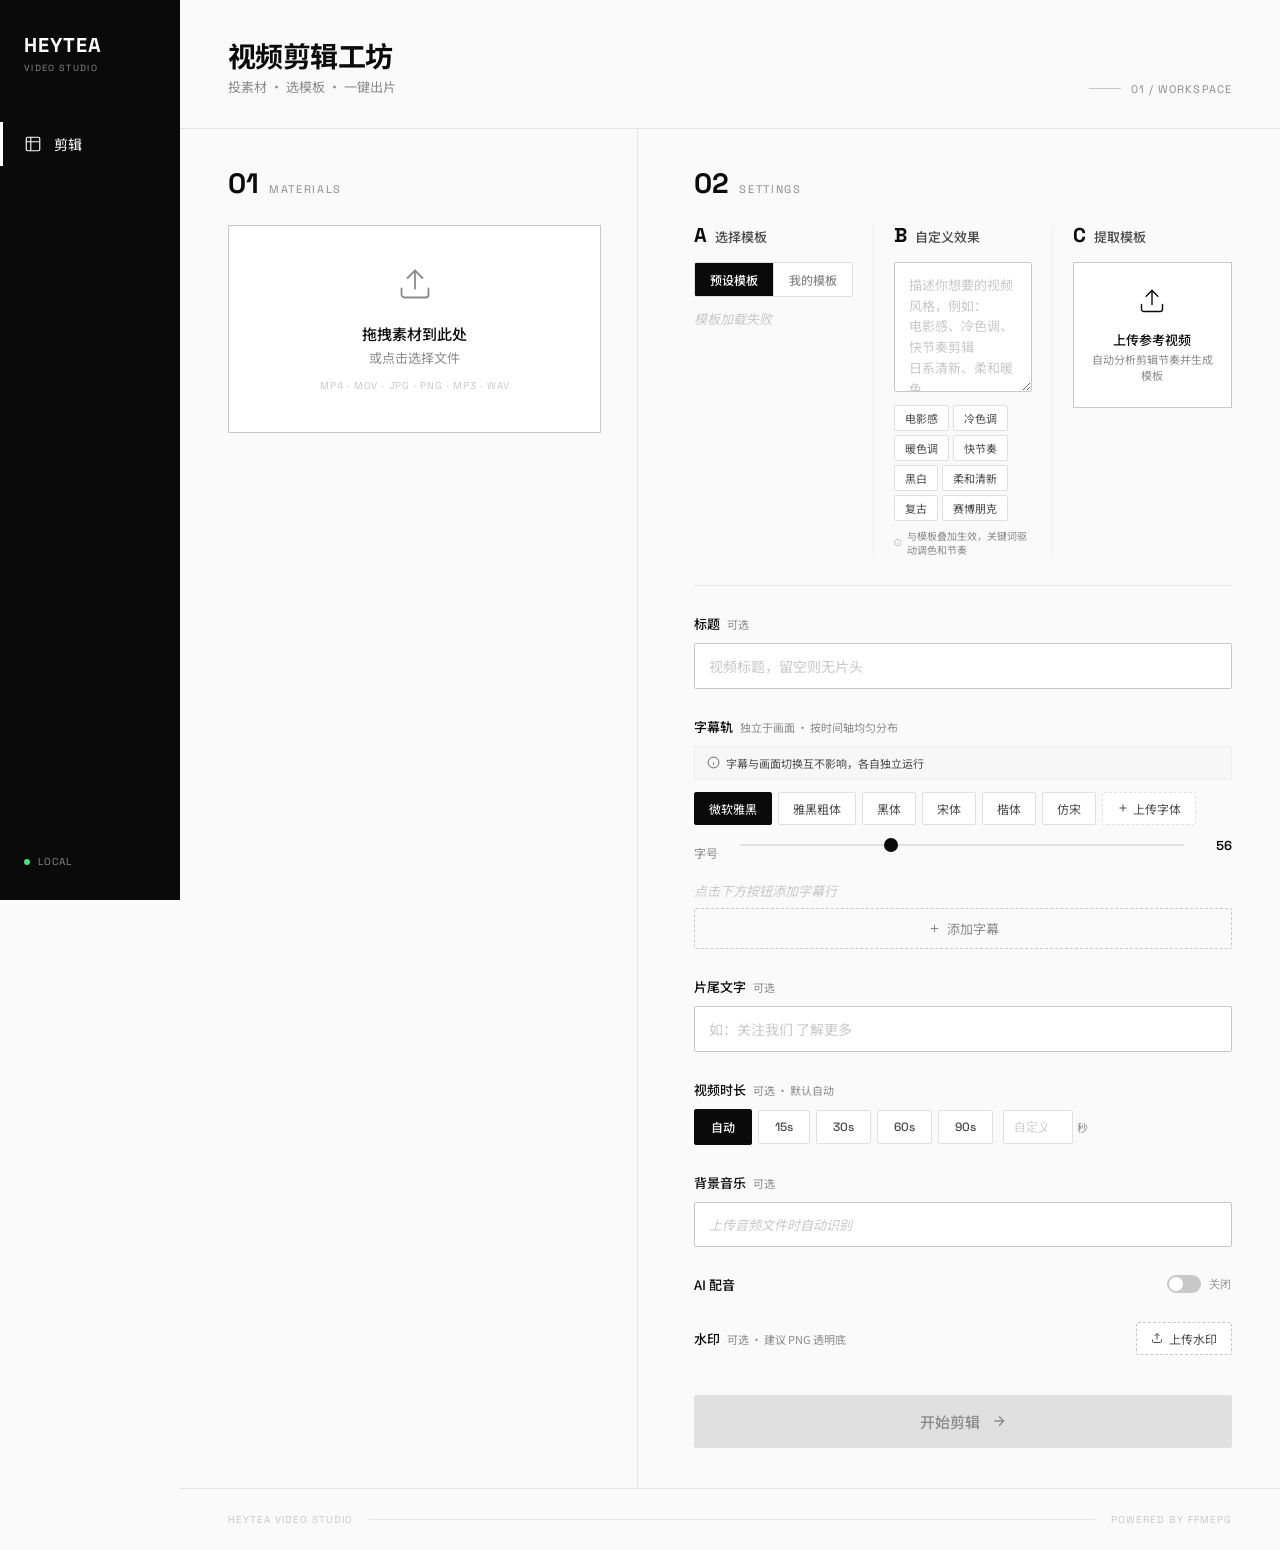
==== static/index.html @ 9172b7db "video editor workshop v1.0 - full web app (pushed via API)" ====
<!DOCTYPE html>
<html lang="zh-CN">
<head>
  <meta charset="UTF-8">
  <meta name="viewport" content="width=device-width, initial-scale=1.0">
  <title>视频剪辑工坊</title>
  <link rel="preconnect" href="https://fonts.googleapis.com">
  <link rel="preconnect" href="https://fonts.gstatic.com" crossorigin>
  <link href="https://fonts.googleapis.com/css2?family=Noto+Sans+SC:wght@300;400;500;700&family=Space+Grotesk:wght@400;500;600;700&display=swap" rel="stylesheet">
  <link rel="stylesheet" href="/static/style.css">
</head>
<body>
  <div class="page">

    <!-- 左侧导航条 -->
    <nav class="sidebar">
      <div class="sidebar-logo">
        <span class="logo-mark">HEYTEA</span>
        <span class="logo-sub">VIDEO STUDIO</span>
      </div>
      <div class="sidebar-nav">
        <div class="nav-item active">
          <svg width="18" height="18" viewBox="0 0 24 24" fill="none" stroke="currentColor" stroke-width="1.5"><rect x="3" y="3" width="18" height="18" rx="2"/><path d="M3 9h18M9 3v18"/></svg>
          <span>剪辑</span>
        </div>
      </div>
      <div class="sidebar-status">
        <span class="status-led"></span>
        <span class="status-text">LOCAL</span>
      </div>
    </nav>

    <!-- 主区域 -->
    <div class="main-area">

      <!-- 顶部 -->
      <header class="topbar">
        <div class="topbar-left">
          <h1 class="page-title">视频剪辑工坊</h1>
          <p class="page-desc">投素材 · 选模板 · 一键出片</p>
        </div>
        <div class="topbar-right">
          <span class="badge-line"></span>
          <span class="badge-text">01 / WORKSPACE</span>
        </div>
      </header>

      <!-- 内容区：不对称两栏 -->
      <div class="workspace">

        <!-- 左栏：素材 -->
        <section class="panel panel-materials">
          <div class="panel-label">
            <span class="label-num">01</span>
            <span class="label-text">MATERIALS</span>
            <span id="materialCount" class="label-count" style="display:none">0</span>
          </div>

          <!-- 上传区 -->
          <div id="dropZone" class="upload-zone">
            <div class="upload-inner">
              <svg class="upload-icon" width="36" height="36" viewBox="0 0 24 24" fill="none" stroke="currentColor" stroke-width="1.2" stroke-linecap="round" stroke-linejoin="round">
                <path d="M21 15v4a2 2 0 0 1-2 2H5a2 2 0 0 1-2-2v-4"/>
                <polyline points="17 8 12 3 7 8"/>
                <line x1="12" y1="3" x2="12" y2="15"/>
              </svg>
              <p class="upload-title">拖拽素材到此处</p>
              <p class="upload-hint">或点击选择文件</p>
              <p class="upload-formats">MP4 · MOV · JPG · PNG · MP3 · WAV</p>
            </div>
            <input type="file" id="fileInput" multiple accept="video/*,image/*,audio/*" style="display:none">
          </div>

          <!-- 素材列表 -->
          <div id="materialsList" class="materials-list"></div>

          <button id="clearBtn" class="link-btn" onclick="clearMaterials()" style="display:none">
            <svg width="13" height="13" viewBox="0 0 24 24" fill="none" stroke="currentColor" stroke-width="2"><polyline points="3 6 5 6 21 6"/><path d="M19 6v14a2 2 0 0 1-2 2H7a2 2 0 0 1-2-2V6m3 0V4a2 2 0 0 1 2-2h4a2 2 0 0 1 2 2v2"/></svg>
            清空全部
          </button>
        </section>

        <!-- 右栏：配置 -->
        <section class="panel panel-config">
          <div class="panel-label">
            <span class="label-num">02</span>
            <span class="label-text">SETTINGS</span>
          </div>

          <div class="config-body">

            <!-- 三栏并列：选择模板 | 自定义效果 | 上传参考视频 -->
            <div class="style-zone">
              <!-- 栏1：选择模板 -->
              <div class="style-col">
                <div class="style-col-header">
                  <span class="style-col-num num">A</span>
                  <span class="style-col-title">选择模板</span>
                </div>
                <div class="template-tabs">
                  <button class="template-tab active" data-tab="preset" onclick="switchTemplateTab('preset')">预设模板</button>
                  <button class="template-tab" data-tab="custom" onclick="switchTemplateTab('custom')">我的模板</button>
                </div>
                <div id="templateList" class="template-list">
                  <div class="field-empty">加载中...</div>
                </div>
              </div>

              <!-- 栏2：自定义效果 -->
              <div class="style-col">
                <div class="style-col-header">
                  <span class="style-col-num num">B</span>
                  <span class="style-col-title">自定义效果</span>
                </div>
                <textarea id="customEffectInput" class="effect-textarea"
                  placeholder="描述你想要的视频风格，例如：&#10;电影感、冷色调、快节奏剪辑&#10;日系清新、柔和暖色&#10;黑白复古、高对比度"
                  rows="5"></textarea>
                <div class="effect-tags">
                  <button class="effect-tag" onclick="addEffectTag('电影感')">电影感</button>
                  <button class="effect-tag" onclick="addEffectTag('冷色调')">冷色调</button>
                  <button class="effect-tag" onclick="addEffectTag('暖色调')">暖色调</button>
                  <button class="effect-tag" onclick="addEffectTag('快节奏')">快节奏</button>
                  <button class="effect-tag" onclick="addEffectTag('黑白')">黑白</button>
                  <button class="effect-tag" onclick="addEffectTag('柔和清新')">柔和清新</button>
                  <button class="effect-tag" onclick="addEffectTag('复古')">复古</button>
                  <button class="effect-tag" onclick="addEffectTag('赛博朋克')">赛博朋克</button>
                </div>
                <div class="effect-hint">
                  <svg width="11" height="11" viewBox="0 0 24 24" fill="none" stroke="currentColor" stroke-width="1.5"><circle cx="12" cy="12" r="10"/><line x1="12" y1="16" x2="12" y2="12"/><line x1="12" y1="8" x2="12.01" y2="8"/></svg>
                  <span>与模板叠加生效，关键词驱动调色和节奏</span>
                </div>
              </div>

              <!-- 栏3：上传参考视频提取模板 -->
              <div class="style-col">
                <div class="style-col-header">
                  <span class="style-col-num num">C</span>
                  <span class="style-col-title">提取模板</span>
                </div>
                <div id="refUploadZone" class="ref-upload-zone">
                  <svg width="28" height="28" viewBox="0 0 24 24" fill="none" stroke="currentColor" stroke-width="1.2" stroke-linecap="round" stroke-linejoin="round">
                    <path d="M21 15v4a2 2 0 0 1-2 2H5a2 2 0 0 1-2-2v-4"/>
                    <polyline points="17 8 12 3 7 8"/>
                    <line x1="12" y1="3" x2="12" y2="15"/>
                  </svg>
                  <p class="ref-upload-title">上传参考视频</p>
                  <p class="ref-upload-hint">自动分析剪辑节奏并生成模板</p>
                  <input type="file" id="refFileInput" accept="video/*" style="display:none">
                </div>
                <div id="refAnalysis" class="ref-analysis" style="display:none"></div>
              </div>
            </div>

            <!-- 分隔线 -->
            <div class="section-divider"></div>

            <!-- 标题 -->
            <div class="field">
              <label class="field-label">标题 <span class="field-optional">可选</span></label>
              <input type="text" id="titleInput" class="input" placeholder="视频标题，留空则无片头">
            </div>

            <!-- 字幕轨 -->
            <div class="field">
              <label class="field-label">
                字幕轨
                <span class="field-optional">独立于画面 · 按时间轴均匀分布</span>
              </label>
              <div class="field-note">
                <svg width="13" height="13" viewBox="0 0 24 24" fill="none" stroke="currentColor" stroke-width="1.5"><circle cx="12" cy="12" r="10"/><line x1="12" y1="16" x2="12" y2="12"/><line x1="12" y1="8" x2="12.01" y2="8"/></svg>
                <span>字幕与画面切换互不影响，各自独立运行</span>
              </div>

              <!-- 字幕字体 -->
              <div class="font-options" id="fontOptions">
                <button class="font-btn selected" data-font="C:/Windows/Fonts/msyh.ttc" data-font-name="微软雅黑" onclick="selectFont(this)">微软雅黑</button>
                <button class="font-btn" data-font="C:/Windows/Fonts/msyhbd.ttc" data-font-name="雅黑粗体" onclick="selectFont(this)">雅黑粗体</button>
                <button class="font-btn" data-font="C:/Windows/Fonts/simhei.ttf" data-font-name="黑体" onclick="selectFont(this)">黑体</button>
                <button class="font-btn" data-font="C:/Windows/Fonts/simsun.ttc" data-font-name="宋体" onclick="selectFont(this)">宋体</button>
                <button class="font-btn" data-font="C:/Windows/Fonts/simkai.ttf" data-font-name="楷体" onclick="selectFont(this)">楷体</button>
                <button class="font-btn" data-font="C:/Windows/Fonts/simfang.ttf" data-font-name="仿宋" onclick="selectFont(this)">仿宋</button>
                <button class="font-btn font-upload-btn" onclick="document.getElementById('fontFileInput').click()" title="上传自定义字体">
                  <svg width="12" height="12" viewBox="0 0 24 24" fill="none" stroke="currentColor" stroke-width="2"><line x1="12" y1="5" x2="12" y2="19"/><line x1="5" y1="12" x2="19" y2="12"/></svg>
                  上传字体
                </button>
                <input type="file" id="fontFileInput" accept=".ttf,.ttc,.otf,.woff,.woff2" style="display:none">
              </div>
              <!-- 已上传的自定义字体列表 -->
              <div id="customFontList" class="custom-font-list" style="display:none"></div>

              <!-- 字幕字号 -->
              <div class="narration-row" style="margin-bottom:12px">
                <span class="narration-row-label">字号</span>
                <div class="speed-control">
                  <input type="range" id="fontSize" class="speed-slider" min="24" max="120" step="2" value="56">
                  <span class="speed-value num" id="fontSizeValue">56</span>
                </div>
              </div>

              <div id="subtitleList" class="subtitle-list">
                <p class="field-empty">点击下方按钮添加字幕行</p>
              </div>
              <button class="add-sub-btn" onclick="addSubtitle()">
                <svg width="13" height="13" viewBox="0 0 24 24" fill="none" stroke="currentColor" stroke-width="2"><line x1="12" y1="5" x2="12" y2="19"/><line x1="5" y1="12" x2="19" y2="12"/></svg>
                添加字幕
              </button>
            </div>

            <!-- 片尾 -->
            <div class="field">
              <label class="field-label">片尾文字 <span class="field-optional">可选</span></label>
              <input type="text" id="endingInput" class="input" placeholder="如：关注我们 了解更多">
            </div>

            <!-- 视频时长 -->
            <div class="field">
              <label class="field-label">视频时长 <span class="field-optional">可选 · 默认自动</span></label>
              <div class="duration-options" id="durationOptions">
                <button class="duration-btn selected" data-duration="0" onclick="selectDuration(this)">自动</button>
                <button class="duration-btn" data-duration="15" onclick="selectDuration(this)">15s</button>
                <button class="duration-btn" data-duration="30" onclick="selectDuration(this)">30s</button>
                <button class="duration-btn" data-duration="60" onclick="selectDuration(this)">60s</button>
                <button class="duration-btn" data-duration="90" onclick="selectDuration(this)">90s</button>
                <div class="duration-custom">
                  <input type="number" id="customDuration" class="duration-input" placeholder="自定义" min="5" max="600" step="1">
                  <span class="duration-unit">秒</span>
                </div>
              </div>
              <!-- 素材适配策略 -->
              <div class="adapt-strategy" id="adaptStrategySection" style="display:none">
                <label class="field-label" style="margin-top:10px">素材适配策略</label>
                <select id="adaptStrategy" class="adapt-select" onchange="onAdaptStrategyChange()">
                  <option value="smart">智能截取 — 按比例调整每段长度</option>
                  <option value="speed">整体变速 — 保持内容不变，加快/放慢播放</option>
                  <option value="manual">手动裁剪 — 自定义每个素材的起止时间</option>
                </select>
              </div>
            </div>

            <!-- BGM -->
            <div class="field">
              <label class="field-label">背景音乐 <span class="field-optional">可选</span></label>
              <div id="bgmStatus" class="bgm-box">
                <span class="field-empty">上传音频文件时自动识别</span>
              </div>
            </div>

            <!-- AI 配音 -->
            <div class="field narration-field">
              <div class="narration-header">
                <label class="field-label" style="margin-bottom:0">AI 配音</label>
                <label class="toggle-wrap">
                  <input type="checkbox" id="narrationToggle">
                  <span class="toggle-track"><span class="toggle-thumb"></span></span>
                  <span class="toggle-label" id="narrationToggleLabel">关闭</span>
                </label>
              </div>

              <div id="narrationSettings" class="narration-settings" style="display:none">
                <div class="narration-row">
                  <span class="narration-row-label">音色</span>
                  <div class="voice-options" id="voiceOptions">
                    <div class="voice-card selected" data-voice="zh-CN-XiaoxiaoNeural" onclick="selectVoice(this)">
                      <span class="voice-name">温柔女声</span>
                      <span class="voice-id">Xiaoxiao</span>
                    </div>
                    <div class="voice-card" data-voice="zh-CN-YunyangNeural" onclick="selectVoice(this)">
                      <span class="voice-name">沉稳男声</span>
                      <span class="voice-id">Yunyang</span>
                    </div>
                    <div class="voice-card" data-voice="zh-CN-XiaohanNeural" onclick="selectVoice(this)">
                      <span class="voice-name">知性女声</span>
                      <span class="voice-id">Xiaohan</span>
                    </div>
                    <div class="voice-card" data-voice="zh-CN-YunjianNeural" onclick="selectVoice(this)">
                      <span class="voice-name">浑厚男声</span>
                      <span class="voice-id">Yunjian</span>
                    </div>
                    <div class="voice-card" data-voice="zh-CN-XiaoqiuNeural" onclick="selectVoice(this)">
                      <span class="voice-name">活泼女声</span>
                      <span class="voice-id">Xiaoqiu</span>
                    </div>
                  </div>
                </div>

                <div class="narration-row">
                  <span class="narration-row-label">语速</span>
                  <div class="speed-control">
                    <input type="range" id="narrationRate" class="speed-slider" min="0.8" max="1.2" step="0.05" value="1.0">
                    <span class="speed-value num" id="narrationRateValue">1.0x</span>
                  </div>
                </div>

                <div class="narration-row">
                  <span class="narration-row-label">配音音量</span>
                  <div class="speed-control">
                    <input type="range" id="narrationVolume" class="speed-slider" min="0" max="1" step="0.05" value="1.0">
                    <span class="speed-value num" id="narrationVolumeValue">100%</span>
                  </div>
                </div>

                <div class="narration-row">
                  <span class="narration-row-label">BGM音量</span>
                  <div class="speed-control">
                    <input type="range" id="bgmVolume" class="speed-slider" min="0" max="1" step="0.05" value="0.3">
                    <span class="speed-value num" id="bgmVolumeValue">30%</span>
                  </div>
                </div>

                <div class="narration-hint">
                  <svg width="11" height="11" viewBox="0 0 24 24" fill="none" stroke="currentColor" stroke-width="1.5"><circle cx="12" cy="12" r="10"/><line x1="12" y1="16" x2="12" y2="12"/><line x1="12" y1="8" x2="12.01" y2="8"/></svg>
                  <span>使用字幕文本作为配音脚本，AI 自动生成语音</span>
                </div>
              </div>
            </div>

            <!-- 水印 -->
            <div class="field narration-field">
              <div class="narration-header">
                <label class="field-label" style="margin-bottom:0">水印 <span class="field-optional">可选 · 建议 PNG 透明底</span></label>
                <button class="wm-upload-btn" onclick="document.getElementById('watermarkInput').click()">
                  <svg width="12" height="12" viewBox="0 0 24 24" fill="none" stroke="currentColor" stroke-width="2"><path d="M21 15v4a2 2 0 0 1-2 2H5a2 2 0 0 1-2-2v-4"/><polyline points="17 8 12 3 7 8"/><line x1="12" y1="3" x2="12" y2="15"/></svg>
                  上传水印
                </button>
                <input type="file" id="watermarkInput" accept=".png,.jpg,.jpeg,.webp" style="display:none">
              </div>

              <div id="watermarkSettings" class="narration-settings" style="display:none">
                <!-- 预览 + 删除 -->
                <div class="wm-preview-row">
                  <img id="watermarkPreview" class="wm-preview-img" alt="水印预览">
                  <span class="wm-preview-name" id="watermarkName"></span>
                  <button class="font-remove wm-remove" onclick="removeWatermark()" title="移除水印">&#10005;</button>
                </div>

                <!-- 位置九宫格 -->
                <div class="narration-row">
                  <span class="narration-row-label">位置</span>
                  <div class="wm-pos-grid" id="wmPosGrid">
                    <button class="wm-pos-btn" data-pos="top-left" onclick="selectWmPos(this)"></button>
                    <button class="wm-pos-btn" data-pos="top-center" onclick="selectWmPos(this)"></button>
                    <button class="wm-pos-btn" data-pos="top-right" onclick="selectWmPos(this)"></button>
                    <button class="wm-pos-btn" data-pos="middle-left" onclick="selectWmPos(this)"></button>
                    <button class="wm-pos-btn" data-pos="center" onclick="selectWmPos(this)"></button>
                    <button class="wm-pos-btn" data-pos="middle-right" onclick="selectWmPos(this)"></button>
                    <button class="wm-pos-btn" data-pos="bottom-left" onclick="selectWmPos(this)"></button>
                    <button class="wm-pos-btn" data-pos="bottom-center" onclick="selectWmPos(this)"></button>
                    <button class="wm-pos-btn selected" data-pos="bottom-right" onclick="selectWmPos(this)"></button>
                  </div>
                </div>

                <!-- 动画 -->
                <div class="narration-row">
                  <span class="narration-row-label">动画</span>
                  <div class="effect-tags" style="flex:1">
                    <button class="effect-tag wm-anim-tag selected" data-anim="none" onclick="selectWmAnim(this)">无</button>
                    <button class="effect-tag wm-anim-tag" data-anim="fade" onclick="selectWmAnim(this)">淡入淡出</button>
                    <button class="effect-tag wm-anim-tag" data-anim="slide" onclick="selectWmAnim(this)">滑入</button>
                    <button class="effect-tag wm-anim-tag" data-anim="pulse" onclick="selectWmAnim(this)">呼吸</button>
                  </div>
                </div>

                <!-- 大小 -->
                <div class="narration-row">
                  <span class="narration-row-label">大小</span>
                  <div class="speed-control">
                    <input type="range" id="wmSize" class="speed-slider" min="5" max="40" step="1" value="15">
                    <span class="speed-value num" id="wmSizeValue">15%</span>
                  </div>
                </div>

                <!-- 不透明度 -->
                <div class="narration-row">
                  <span class="narration-row-label">透明度</span>
                  <div class="speed-control">
                    <input type="range" id="wmOpacity" class="speed-slider" min="10" max="100" step="5" value="90">
                    <span class="speed-value num" id="wmOpacityValue">90%</span>
                  </div>
                </div>
              </div>
            </div>

          </div>

          <!-- 渲染按钮 -->
          <button id="renderBtn" class="render-btn" disabled onclick="startRender()">
            <span>开始剪辑</span>
            <svg width="16" height="16" viewBox="0 0 24 24" fill="none" stroke="currentColor" stroke-width="2"><path d="M5 12h14M12 5l7 7-7 7"/></svg>
          </button>

          <!-- 进度 -->
          <div id="progressArea" class="progress-area" style="display:none">
            <div class="progress-bar-track">
              <div id="progressBar" class="progress-bar-fill" style="width:0%"></div>
            </div>
            <div class="progress-info">
              <span id="progressText" class="progress-text">准备中...</span>
              <span id="progressPct" class="progress-pct">0%</span>
            </div>
          </div>

          <!-- 结果 -->
          <div id="resultArea" class="result-area" style="display:none">
            <div class="result-head">
              <span class="result-tag">DONE</span>
              <span class="result-text">剪辑完成</span>
            </div>
            <video id="previewVideo" controls playsinline class="preview-video"></video>
            <div class="result-actions">
              <a id="downloadLink" class="btn-primary" download>
                <svg width="15" height="15" viewBox="0 0 24 24" fill="none" stroke="currentColor" stroke-width="2"><path d="M21 15v4a2 2 0 0 1-2 2H5a2 2 0 0 1-2-2v-4"/><polyline points="7 10 12 15 17 10"/><line x1="12" y1="15" x2="12" y2="3"/></svg>
                下载视频
              </a>
              <button class="btn-outline" onclick="resetAll()">剪新视频</button>
            </div>

            <!-- 导出选项 -->
            <div class="export-options">
              <span class="export-label">导出选项</span>
              <div class="export-btns">
                <button class="export-btn" onclick="exportResult('full')" title="视频+字幕+音频">
                  <svg width="14" height="14" viewBox="0 0 24 24" fill="none" stroke="currentColor" stroke-width="1.5"><rect x="2" y="3" width="20" height="14" rx="2"/><line x1="8" y1="21" x2="16" y2="21"/><line x1="12" y1="17" x2="12" y2="21"/></svg>
                  完整版
                </button>
                <button class="export-btn" onclick="exportResult('video_only')" title="仅视频画面，无字幕无音频">
                  <svg width="14" height="14" viewBox="0 0 24 24" fill="none" stroke="currentColor" stroke-width="1.5"><polygon points="23 7 16 12 23 17 23 7"/><rect x="1" y="5" width="15" height="14" rx="2"/></svg>
                  纯视频
                </button>
                <button class="export-btn" onclick="exportResult('subtitle')" title="下载 SRT 字幕文件">
                  <svg width="14" height="14" viewBox="0 0 24 24" fill="none" stroke="currentColor" stroke-width="1.5"><path d="M14 2H6a2 2 0 0 0-2 2v16a2 2 0 0 0 2 2h12a2 2 0 0 0 2-2V8z"/><polyline points="14 2 14 8 20 8"/><line x1="16" y1="13" x2="8" y2="13"/><line x1="16" y1="17" x2="8" y2="17"/></svg>
                  仅字幕
                </button>
              </div>
            </div>

            <!-- 发布文案 -->
            <div class="publish-copy-section">
              <button id="copyBtn" class="btn-outline btn-copy" onclick="generatePublishCopy()">
                <svg width="14" height="14" viewBox="0 0 24 24" fill="none" stroke="currentColor" stroke-width="1.5"><path d="M14 2H6a2 2 0 0 0-2 2v16a2 2 0 0 0 2 2h12a2 2 0 0 0 2-2V8z"/><polyline points="14 2 14 8 20 8"/><line x1="16" y1="13" x2="8" y2="13"/><line x1="16" y1="17" x2="8" y2="17"/><polyline points="10 9 9 9 8 9"/></svg>
                生成发布文案
              </button>
              <div id="publishCopyArea" class="publish-copy-area" style="display:none">
                <div class="publish-copy-header">
                  <span class="publish-copy-title">发布文案</span>
                  <button class="btn-copy-text" onclick="copyPublishText()">
                    <svg width="12" height="12" viewBox="0 0 24 24" fill="none" stroke="currentColor" stroke-width="2"><rect x="9" y="9" width="13" height="13" rx="2"/><path d="M5 15H4a2 2 0 0 1-2-2V4a2 2 0 0 1 2-2h9a2 2 0 0 1 2 2v1"/></svg>
                    复制
                  </button>
                </div>
                <textarea id="publishCopyText" class="publish-copy-text" rows="10" readonly></textarea>
              </div>
            </div>
          </div>

        </section>
      </div>

      <!-- 底部 -->
      <footer class="footer">
        <span>HEYTEA VIDEO STUDIO</span>
        <span class="footer-line"></span>
        <span>POWERED BY FFMEPG</span>
      </footer>

    </div>
  </div>

  <script src="/static/app.js"></script>
</body>
</html>
---- static/style.css ----
/* ============================================
   HEYTEA VIDEO STUDIO
   黑白灰极简 · 不对称布局 · 大量留白
   ============================================ */

*, *::before, *::after {
  margin: 0;
  padding: 0;
  box-sizing: border-box;
}

:root {
  /* 黑白灰体系 */
  --black: #0A0A0A;
  --gray-900: #1A1A1A;
  --gray-700: #4A4A4A;
  --gray-500: #8A8A8A;
  --gray-300: #C8C8C8;
  --gray-200: #E0E0E0;
  --gray-100: #F0F0F0;
  --gray-50:  #F7F7F7;
  --white:    #FFFFFF;

  /* 点缀色 - 极低饱和度暖灰 */
  --accent:       #0A0A0A;
  --accent-soft:  #2A2A2A;
  --line:         #E5E5E5;
  --line-soft:    #EFEFEF;
  --bg:           #FAFAFA;

  /* 尺寸 */
  --sidebar-w: 180px;
  --radius: 2px;
  --radius-lg: 4px;
  --transition: 0.2s ease;
}

body {
  font-family: "Noto Sans SC", "PingFang SC", -apple-system, BlinkMacSystemFont, "Segoe UI", sans-serif;
  background: var(--bg);
  color: var(--black);
  min-height: 100vh;
  -webkit-font-smoothing: antialiased;
  -moz-osx-font-smoothing: grayscale;
}

/* 数字字体 */
.num {
  font-family: "Space Grotesk", monospace;
  font-feature-settings: "tnum" on;
}

/* === 页面布局 === */
.page {
  display: flex;
  min-height: 100vh;
}

/* === 左侧导航 === */
.sidebar {
  width: var(--sidebar-w);
  background: var(--black);
  color: var(--white);
  display: flex;
  flex-direction: column;
  justify-content: space-between;
  padding: 32px 0;
  flex-shrink: 0;
  position: sticky;
  top: 0;
  height: 100vh;
}

.sidebar-logo {
  padding: 0 24px;
  display: flex;
  flex-direction: column;
  gap: 4px;
}

.logo-mark {
  font-family: "Space Grotesk", monospace;
  font-size: 20px;
  font-weight: 700;
  letter-spacing: 0.05em;
}

.logo-sub {
  font-family: "Space Grotesk", monospace;
  font-size: 9px;
  letter-spacing: 0.15em;
  color: var(--gray-500);
}

.sidebar-nav {
  flex: 1;
  padding: 48px 0;
  display: flex;
  flex-direction: column;
  gap: 2px;
}

.nav-item {
  display: flex;
  align-items: center;
  gap: 12px;
  padding: 12px 24px;
  font-size: 14px;
  color: var(--gray-500);
  cursor: pointer;
  transition: var(--transition);
  position: relative;
}

.nav-item:hover {
  color: var(--white);
}

.nav-item.active {
  color: var(--white);
}

.nav-item.active::before {
  content: '';
  position: absolute;
  left: 0;
  top: 0;
  bottom: 0;
  width: 3px;
  background: var(--white);
}

.sidebar-status {
  padding: 0 24px;
  display: flex;
  align-items: center;
  gap: 8px;
}

.status-led {
  width: 6px;
  height: 6px;
  border-radius: 50%;
  background: #4ADE80;
}

.status-text {
  font-family: "Space Grotesk", monospace;
  font-size: 10px;
  letter-spacing: 0.1em;
  color: var(--gray-500);
}

/* === 主区域 === */
.main-area {
  flex: 1;
  display: flex;
  flex-direction: column;
  min-width: 0;
}

/* === 顶部 === */
.topbar {
  display: flex;
  align-items: flex-end;
  justify-content: space-between;
  padding: 40px 48px 32px;
  border-bottom: 1px solid var(--line);
}

.topbar-left {
  display: flex;
  flex-direction: column;
  gap: 6px;
}

.page-title {
  font-size: 28px;
  font-weight: 700;
  letter-spacing: -0.02em;
  line-height: 1.1;
}

.page-desc {
  font-size: 13px;
  color: var(--gray-500);
}

.topbar-right {
  display: flex;
  align-items: center;
  gap: 10px;
}

.badge-line {
  width: 32px;
  height: 1px;
  background: var(--gray-300);
}

.badge-text {
  font-family: "Space Grotesk", monospace;
  font-size: 11px;
  letter-spacing: 0.1em;
  color: var(--gray-500);
}

/* === 工作区 - 不对称两栏 === */
.workspace {
  flex: 1;
  display: grid;
  grid-template-columns: 5fr 7fr;
  gap: 0;
  /* 不对称：左右内边距不同 */
  padding: 0;
}

/* === 面板通用 === */
.panel {
  padding: 40px 48px;
  display: flex;
  flex-direction: column;
}

/* 左右面板不对称边距 */
.panel-materials {
  padding-right: 36px;
  border-right: 1px solid var(--line);
}

.panel-config {
  padding-left: 56px;
  padding-right: 48px;
}

.panel-label {
  display: flex;
  align-items: baseline;
  gap: 10px;
  margin-bottom: 28px;
}

.label-num {
  font-family: "Space Grotesk", monospace;
  font-size: 28px;
  font-weight: 700;
  color: var(--black);
  line-height: 1;
}

.label-text {
  font-family: "Space Grotesk", monospace;
  font-size: 11px;
  letter-spacing: 0.15em;
  color: var(--gray-500);
}

.label-count {
  font-family: "Space Grotesk", monospace;
  font-size: 12px;
  color: var(--white);
  background: var(--black);
  padding: 1px 8px;
  border-radius: 0;
  font-weight: 500;
}

/* === 上传区 === */
.upload-zone {
  border: 1px solid var(--gray-300);
  background: var(--white);
  padding: 40px 24px;
  text-align: center;
  cursor: pointer;
  transition: var(--transition);
  position: relative;
  overflow: hidden;
}

.upload-zone:hover {
  border-color: var(--black);
  background: var(--gray-50);
}

.upload-zone.dragover {
  border-color: var(--black);
  background: var(--gray-100);
}

.upload-inner {
  position: relative;
  z-index: 1;
}

.upload-icon {
  color: var(--gray-500);
  margin-bottom: 16px;
  transition: var(--transition);
}

.upload-zone:hover .upload-icon {
  color: var(--black);
}

.upload-title {
  font-size: 15px;
  font-weight: 500;
  margin-bottom: 4px;
}

.upload-hint {
  font-size: 13px;
  color: var(--gray-500);
  margin-bottom: 12px;
}

.upload-formats {
  font-family: "Space Grotesk", monospace;
  font-size: 10px;
  letter-spacing: 0.08em;
  color: var(--gray-300);
}

/* === 素材列表 === */
.materials-list {
  margin-top: 20px;
  display: flex;
  flex-direction: column;
  gap: 1px;
}

.material-item {
  display: flex;
  align-items: center;
  gap: 14px;
  padding: 14px 16px;
  background: var(--white);
  border: 1px solid var(--line-soft);
  transition: var(--transition);
  animation: slideIn 0.25s ease-out;
}

@keyframes slideIn {
  from { opacity: 0; transform: translateY(-6px); }
  to { opacity: 1; transform: translateY(0); }
}

.material-item:hover {
  border-color: var(--gray-300);
  background: var(--gray-50);
}

.material-thumb {
  width: 40px;
  height: 40px;
  background: var(--gray-100);
  display: flex;
  align-items: center;
  justify-content: center;
  font-size: 18px;
  flex-shrink: 0;
}

.material-info {
  flex: 1;
  min-width: 0;
}

.material-name {
  font-size: 13px;
  font-weight: 500;
  white-space: nowrap;
  overflow: hidden;
  text-overflow: ellipsis;
}

.material-meta {
  font-family: "Space Grotesk", monospace;
  font-size: 10px;
  color: var(--gray-500);
  margin-top: 3px;
  letter-spacing: 0.03em;
}

.material-actions-inline {
  display: flex;
  gap: 2px;
  flex-shrink: 0;
}

.material-actions-inline button {
  border: none;
  background: none;
  cursor: pointer;
  width: 28px;
  height: 28px;
  display: flex;
  align-items: center;
  justify-content: center;
  font-size: 13px;
  color: var(--gray-500);
  transition: var(--transition);
}

.material-actions-inline button:hover {
  background: var(--black);
  color: var(--white);
}

.material-actions-inline button:disabled {
  opacity: 0.2;
  cursor: not-allowed;
}

.material-actions-inline button:disabled:hover {
  background: none;
  color: var(--gray-500);
}

.material-actions-inline .btn-remove:hover {
  background: #DC2626;
  color: var(--white);
}

/* === 清空按钮 === */
.link-btn {
  display: flex;
  align-items: center;
  gap: 6px;
  margin-top: 16px;
  padding: 0;
  border: none;
  background: none;
  color: var(--gray-500);
  font-size: 12px;
  cursor: pointer;
  transition: var(--transition);
  font-family: inherit;
  align-self: flex-start;
}

.link-btn:hover {
  color: #DC2626;
}

/* === 配置区 === */
.config-body {
  flex: 1;
  overflow-y: auto;
  margin: -4px;
  padding: 4px;
}

/* === 三栏风格区 === */
.style-zone {
  display: grid;
  grid-template-columns: 1fr 1fr 1fr;
  gap: 0;
  margin-bottom: 0;
}

.style-col {
  padding: 0 20px;
  border-right: 1px solid var(--line-soft);
}

.style-col:first-child {
  padding-left: 0;
}

.style-col:last-child {
  padding-right: 0;
  border-right: none;
}

.style-col-header {
  display: flex;
  align-items: baseline;
  gap: 8px;
  margin-bottom: 16px;
}

.style-col-num {
  font-family: "Space Grotesk", monospace;
  font-size: 20px;
  font-weight: 700;
  color: var(--black);
  line-height: 1;
}

.style-col-title {
  font-size: 13px;
  font-weight: 500;
  color: var(--gray-700);
}

/* === 分隔线 === */
.section-divider {
  height: 1px;
  background: var(--line);
  margin: 28px 0;
}

/* === 自定义效果输入 === */
.effect-textarea {
  width: 100%;
  padding: 12px 14px;
  background: var(--white);
  border: 1px solid var(--gray-300);
  border-radius: var(--radius);
  color: var(--black);
  font-size: 13px;
  font-family: inherit;
  line-height: 1.6;
  resize: vertical;
  min-height: 90px;
  transition: var(--transition);
}

.effect-textarea::placeholder {
  color: var(--gray-300);
  line-height: 1.6;
}

.effect-textarea:focus {
  outline: none;
  border-color: var(--black);
}

.effect-tags {
  display: flex;
  flex-wrap: wrap;
  gap: 4px;
  margin-top: 8px;
}

.effect-tag {
  padding: 4px 10px;
  background: var(--white);
  border: 1px solid var(--gray-200);
  border-radius: var(--radius);
  font-size: 11px;
  font-family: inherit;
  color: var(--gray-700);
  cursor: pointer;
  transition: var(--transition);
}

.effect-tag:hover {
  border-color: var(--black);
  background: var(--black);
  color: var(--white);
}

.effect-hint {
  display: flex;
  align-items: center;
  gap: 6px;
  margin-top: 8px;
  font-size: 10px;
  color: var(--gray-500);
  line-height: 1.4;
}

/* === 参考视频上传 === */
.ref-upload-zone {
  border: 1px solid var(--gray-300);
  background: var(--white);
  padding: 24px 16px;
  text-align: center;
  cursor: pointer;
  transition: var(--transition);
}

.ref-upload-zone:hover {
  border-color: var(--black);
  background: var(--gray-50);
}

.ref-upload-zone.dragover {
  border-color: var(--black);
  background: var(--gray-100);
}

.ref-upload-zone.analyzing {
  pointer-events: none;
  opacity: 0.6;
}

.ref-upload-title {
  font-size: 13px;
  font-weight: 500;
  margin-top: 10px;
  margin-bottom: 2px;
}

.ref-upload-hint {
  font-size: 11px;
  color: var(--gray-500);
}

/* === 分析结果 === */
.ref-analysis {
  margin-top: 12px;
  animation: slideIn 0.3s ease-out;
}

.ref-analysis-card {
  padding: 12px 14px;
  background: var(--gray-50);
  border: 1px solid var(--line-soft);
}

.ref-analysis-row {
  display: flex;
  justify-content: space-between;
  align-items: center;
  padding: 4px 0;
  font-size: 12px;
}

.ref-analysis-row:not(:last-child) {
  border-bottom: 1px solid var(--line-soft);
}

.ref-analysis-label {
  color: var(--gray-500);
}

.ref-analysis-value {
  font-family: "Space Grotesk", monospace;
  font-weight: 500;
  color: var(--black);
}

.ref-analysis-save {
  width: 100%;
  margin-top: 10px;
  padding: 10px;
  background: var(--black);
  color: var(--white);
  border: none;
  border-radius: var(--radius);
  font-size: 12px;
  font-weight: 500;
  font-family: inherit;
  cursor: pointer;
  transition: var(--transition);
}

.ref-analysis-save:hover {
  background: var(--gray-900);
}

.ref-analysis-save:disabled {
  background: var(--gray-200);
  color: var(--gray-500);
  cursor: not-allowed;
}

.field {
  margin-bottom: 28px;
}

.field-label {
  display: block;
  font-size: 13px;
  font-weight: 500;
  margin-bottom: 10px;
  color: var(--black);
}

.field-optional {
  font-weight: 400;
  color: var(--gray-500);
  font-size: 11px;
  margin-left: 4px;
}

.field-empty {
  font-size: 13px;
  color: var(--gray-300);
  font-style: italic;
}

.field-note {
  display: flex;
  align-items: center;
  gap: 6px;
  padding: 8px 12px;
  background: var(--gray-50);
  border: 1px solid var(--line-soft);
  font-size: 11px;
  color: var(--gray-700);
  margin-bottom: 12px;
}

/* === 输入框 === */
.input {
  width: 100%;
  padding: 12px 14px;
  background: var(--white);
  border: 1px solid var(--gray-300);
  border-radius: var(--radius);
  color: var(--black);
  font-size: 14px;
  font-family: inherit;
  transition: var(--transition);
}

.input::placeholder {
  color: var(--gray-300);
}

.input:focus {
  outline: none;
  border-color: var(--black);
}

/* === 模板列表 === */
.template-list {
  display: flex;
  flex-direction: column;
  gap: 6px;
}

.template-card {
  padding: 16px;
  background: var(--white);
  border: 1px solid var(--gray-300);
  border-radius: var(--radius);
  cursor: pointer;
  transition: var(--transition);
  position: relative;
}

.template-card:hover {
  border-color: var(--black);
}

.template-card.selected {
  border-color: var(--black);
  border-width: 2px;
  padding: 15px;  /* 补偿 border-width 变化 */
  background: var(--gray-50);
}

.template-card.selected::after {
  content: '';
  position: absolute;
  top: 8px;
  right: 8px;
  width: 8px;
  height: 8px;
  background: var(--black);
  border-radius: 50%;
}

.template-name {
  font-size: 14px;
  font-weight: 500;
}

.template-desc {
  font-size: 11px;
  color: var(--gray-500);
  margin-top: 4px;
  line-height: 1.5;
}

.template-aspect {
  display: inline-block;
  font-family: "Space Grotesk", monospace;
  font-size: 10px;
  letter-spacing: 0.05em;
  background: var(--gray-100);
  padding: 2px 8px;
  margin-top: 8px;
  color: var(--gray-700);
}

.template-card.selected .template-aspect {
  background: var(--black);
  color: var(--white);
}

/* === 字幕轨 === */
.subtitle-list {
  display: flex;
  flex-direction: column;
  gap: 4px;
}

.subtitle-row {
  display: flex;
  align-items: center;
  gap: 10px;
  animation: slideIn 0.2s ease-out;
}

.subtitle-num {
  font-family: "Space Grotesk", monospace;
  font-size: 12px;
  color: var(--gray-500);
  width: 24px;
  text-align: right;
  flex-shrink: 0;
  font-weight: 600;
}

.subtitle-input {
  flex: 1;
  padding: 9px 12px;
  background: var(--white);
  border: 1px solid var(--gray-200);
  border-radius: var(--radius);
  color: var(--black);
  font-size: 13px;
  font-family: inherit;
  transition: var(--transition);
}

.subtitle-input::placeholder {
  color: var(--gray-300);
}

.subtitle-input:focus {
  outline: none;
  border-color: var(--black);
}

.sub-remove {
  border: none;
  background: none;
  cursor: pointer;
  width: 28px;
  height: 28px;
  display: flex;
  align-items: center;
  justify-content: center;
  font-size: 13px;
  color: var(--gray-500);
  transition: var(--transition);
  flex-shrink: 0;
}

.sub-remove:hover {
  background: #DC2626;
  color: var(--white);
}

.add-sub-btn {
  display: flex;
  align-items: center;
  justify-content: center;
  gap: 6px;
  margin-top: 8px;
  padding: 10px 14px;
  background: transparent;
  border: 1px dashed var(--gray-300);
  border-radius: var(--radius);
  color: var(--gray-500);
  font-size: 13px;
  font-family: inherit;
  cursor: pointer;
  transition: var(--transition);
  width: 100%;
}

.add-sub-btn:hover {
  border-color: var(--black);
  border-style: solid;
  color: var(--black);
  background: var(--gray-50);
}

/* === BGM === */
.bgm-box {
  padding: 12px 14px;
  background: var(--white);
  border: 1px solid var(--gray-300);
  border-radius: var(--radius);
  font-size: 13px;
}

.bgm-file {
  display: flex;
  align-items: center;
  gap: 8px;
}

.bgm-file .file-name {
  font-weight: 500;
  flex: 1;
  overflow: hidden;
  text-overflow: ellipsis;
  white-space: nowrap;
}

.bgm-file .remove {
  color: #DC2626;
  cursor: pointer;
  font-size: 14px;
  padding: 4px;
}

/* === AI 配音 === */
.narration-field {
  margin-bottom: 28px;
}

.narration-header {
  display: flex;
  align-items: center;
  justify-content: space-between;
  margin-bottom: 10px;
}

/* 开关 */
.toggle-wrap {
  display: flex;
  align-items: center;
  gap: 8px;
  cursor: pointer;
  user-select: none;
}

.toggle-wrap input {
  display: none;
}

.toggle-track {
  width: 34px;
  height: 18px;
  background: var(--gray-300);
  border-radius: 9px;
  position: relative;
  transition: var(--transition);
  flex-shrink: 0;
}

.toggle-thumb {
  position: absolute;
  top: 2px;
  left: 2px;
  width: 14px;
  height: 14px;
  background: var(--white);
  border-radius: 50%;
  transition: var(--transition);
}

.toggle-wrap input:checked + .toggle-track {
  background: var(--black);
}

.toggle-wrap input:checked + .toggle-track .toggle-thumb {
  left: 18px;
}

.toggle-label {
  font-size: 11px;
  color: var(--gray-500);
  font-family: "Space Grotesk", monospace;
  letter-spacing: 0.05em;
}

/* 配音设置面板 */
.narration-settings {
  padding: 16px 0 0;
  display: flex;
  flex-direction: column;
  gap: 16px;
  animation: slideIn 0.25s ease-out;
}

.narration-row {
  display: flex;
  align-items: flex-start;
  gap: 14px;
}

.narration-row-label {
  font-size: 12px;
  color: var(--gray-500);
  width: 32px;
  flex-shrink: 0;
  line-height: 32px;
}

/* 音色卡片 */
.voice-options {
  flex: 1;
  display: grid;
  grid-template-columns: repeat(5, 1fr);
  gap: 4px;
}

.voice-card {
  padding: 10px 6px;
  background: var(--white);
  border: 1px solid var(--gray-200);
  border-radius: var(--radius);
  text-align: center;
  cursor: pointer;
  transition: var(--transition);
  display: flex;
  flex-direction: column;
  gap: 2px;
}

.voice-card:hover {
  border-color: var(--gray-500);
}

.voice-card.selected {
  border-color: var(--black);
  border-width: 2px;
  padding: 9px 5px;
  background: var(--gray-50);
}

.voice-name {
  font-size: 12px;
  font-weight: 500;
  color: var(--black);
}

.voice-id {
  font-family: "Space Grotesk", monospace;
  font-size: 9px;
  color: var(--gray-500);
  letter-spacing: 0.03em;
}

.voice-card.selected .voice-id {
  color: var(--gray-700);
}

/* 语速滑块 */
.speed-control {
  flex: 1;
  display: flex;
  align-items: center;
  gap: 12px;
}

.speed-slider {
  flex: 1;
  -webkit-appearance: none;
  appearance: none;
  height: 2px;
  background: var(--gray-200);
  outline: none;
  border-radius: 1px;
}

.speed-slider::-webkit-slider-thumb {
  -webkit-appearance: none;
  appearance: none;
  width: 14px;
  height: 14px;
  background: var(--black);
  border-radius: 50%;
  cursor: pointer;
  transition: var(--transition);
}

.speed-slider::-webkit-slider-thumb:hover {
  transform: scale(1.15);
}

.speed-slider::-moz-range-thumb {
  width: 14px;
  height: 14px;
  background: var(--black);
  border-radius: 50%;
  cursor: pointer;
  border: none;
}

.speed-value {
  font-size: 13px;
  font-weight: 600;
  color: var(--black);
  min-width: 36px;
  text-align: right;
}

.narration-hint {
  display: flex;
  align-items: center;
  gap: 6px;
  font-size: 10px;
  color: var(--gray-500);
  line-height: 1.4;
}

/* === 模板选项卡 === */
.template-tabs {
  display: flex;
  gap: 0;
  margin-bottom: 12px;
  border: 1px solid var(--gray-200);
  border-radius: var(--radius);
  overflow: hidden;
}

.template-tab {
  flex: 1;
  padding: 8px 12px;
  border: none;
  background: var(--white);
  font-size: 12px;
  font-weight: 500;
  color: var(--gray-500);
  cursor: pointer;
  transition: var(--transition);
  font-family: "Noto Sans SC", sans-serif;
}

.template-tab:first-child {
  border-right: 1px solid var(--gray-200);
}

.template-tab.active {
  background: var(--black);
  color: var(--white);
}

.template-tab:hover:not(.active) {
  background: var(--gray-50);
  color: var(--black);
}

/* 模板卡片操作按钮 */
.template-card-actions {
  display: flex;
  gap: 4px;
  margin-top: 8px;
}

.template-action-btn {
  padding: 4px 10px;
  border: 1px solid var(--gray-200);
  border-radius: var(--radius);
  background: var(--white);
  font-size: 11px;
  color: var(--gray-500);
  cursor: pointer;
  transition: var(--transition);
  font-family: "Noto Sans SC", sans-serif;
}

.template-action-btn:hover {
  border-color: var(--black);
  color: var(--black);
}

.template-action-btn.danger:hover {
  border-color: #e74c3c;
  color: #e74c3c;
}

/* 模板重命名输入 */
.template-rename-input {
  width: 100%;
  padding: 4px 8px;
  border: 1px solid var(--black);
  border-radius: var(--radius);
  font-size: 13px;
  font-family: "Noto Sans SC", sans-serif;
  outline: none;
  margin-bottom: 4px;
}

/* === 适配策略 === */
.adapt-strategy {
  margin-top: 10px;
}

.adapt-select {
  width: 100%;
  padding: 10px 12px;
  border: 1px solid var(--gray-200);
  border-radius: var(--radius);
  background: var(--white);
  font-size: 13px;
  font-family: "Noto Sans SC", sans-serif;
  color: var(--black);
  outline: none;
  cursor: pointer;
  transition: var(--transition);
  appearance: none;
  background-image: url("data:image/svg+xml,%3Csvg xmlns='http://www.w3.org/2000/svg' width='12' height='12' viewBox='0 0 24 24' fill='none' stroke='%23999' stroke-width='2'%3E%3Cpolyline points='6 9 12 15 18 9'/%3E%3C/svg%3E");
  background-repeat: no-repeat;
  background-position: right 12px center;
  padding-right: 36px;
}

.adapt-select:focus {
  border-color: var(--black);
}

/* 素材手动裁剪输入 */
.material-trim-inputs {
  display: flex;
  gap: 4px;
  align-items: center;
  margin-top: 4px;
  padding: 4px 0;
}

.material-trim-inputs label {
  font-size: 10px;
  color: var(--gray-500);
  flex-shrink: 0;
}

.material-trim-inputs input {
  width: 50px;
  padding: 3px 6px;
  border: 1px solid var(--gray-200);
  border-radius: var(--radius);
  font-size: 11px;
  font-family: "Space Grotesk", monospace;
  text-align: center;
  outline: none;
}

.material-trim-inputs input:focus {
  border-color: var(--black);
}

/* === 导出选项 === */
.export-options {
  margin-top: 16px;
  padding-top: 16px;
  border-top: 1px solid var(--line);
}

.export-label {
  font-size: 12px;
  font-weight: 500;
  color: var(--gray-500);
  font-family: "Space Grotesk", monospace;
  letter-spacing: 0.05em;
  display: block;
  margin-bottom: 10px;
}

.export-btns {
  display: flex;
  gap: 6px;
}

.export-btn {
  flex: 1;
  display: inline-flex;
  align-items: center;
  justify-content: center;
  gap: 6px;
  padding: 10px 8px;
  border: 1px solid var(--gray-200);
  border-radius: var(--radius);
  background: var(--white);
  font-size: 12px;
  font-weight: 500;
  color: var(--gray-700);
  cursor: pointer;
  transition: var(--transition);
  font-family: "Noto Sans SC", sans-serif;
}

.export-btn:hover {
  border-color: var(--black);
  color: var(--black);
  background: var(--gray-50);
}

/* === 水印 === */
.wm-upload-btn {
  display: inline-flex;
  align-items: center;
  gap: 6px;
  padding: 7px 14px;
  border: 1px dashed var(--gray-300);
  border-radius: var(--radius);
  background: var(--white);
  font-size: 12px;
  color: var(--gray-700);
  cursor: pointer;
  transition: var(--transition);
  font-family: "Noto Sans SC", sans-serif;
}

.wm-upload-btn:hover {
  border-color: var(--black);
  border-style: solid;
  color: var(--black);
}

.wm-preview-row {
  display: flex;
  align-items: center;
  gap: 10px;
  padding: 8px 10px;
  background: var(--gray-50);
  border: 1px solid var(--gray-200);
  border-radius: var(--radius);
}

.wm-preview-img {
  max-width: 48px;
  max-height: 48px;
  object-fit: contain;
  background:
    repeating-conic-gradient(var(--gray-200) 0% 25%, var(--white) 0% 50%)
    50% / 12px 12px;
  border-radius: 2px;
}

.wm-preview-name {
  flex: 1;
  font-size: 12px;
  color: var(--gray-700);
  overflow: hidden;
  text-overflow: ellipsis;
  white-space: nowrap;
}

.wm-remove {
  width: 18px;
  height: 18px;
  display: flex;
  align-items: center;
  justify-content: center;
  border-radius: 50%;
  font-size: 10px;
  color: var(--gray-400);
  cursor: pointer;
  border: 1px solid var(--gray-200);
  background: var(--white);
}

.wm-remove:hover {
  color: var(--black);
  border-color: var(--black);
}

/* 九宫格位置选择 */
.wm-pos-grid {
  display: grid;
  grid-template-columns: repeat(3, 26px);
  grid-template-rows: repeat(3, 26px);
  gap: 4px;
  padding: 8px;
  border: 1px solid var(--gray-200);
  border-radius: var(--radius);
  background: var(--gray-50);
  width: fit-content;
}

.wm-pos-btn {
  width: 26px;
  height: 26px;
  border: 1px solid var(--gray-300);
  border-radius: 2px;
  background: var(--white);
  cursor: pointer;
  transition: var(--transition);
  padding: 0;
}

.wm-pos-btn:hover {
  border-color: var(--black);
}

.wm-pos-btn.selected {
  background: var(--black);
  border-color: var(--black);
}

/* === 字幕字体选择 === */
.font-options {
  display: flex;
  gap: 6px;
  flex-wrap: wrap;
  margin-bottom: 12px;
}

.font-btn {
  padding: 7px 14px;
  border: 1px solid var(--gray-200);
  border-radius: var(--radius);
  background: var(--white);
  font-size: 12px;
  color: var(--gray-700);
  cursor: pointer;
  transition: var(--transition);
  font-family: "Noto Sans SC", sans-serif;
}

.font-btn:hover {
  border-color: var(--black);
  color: var(--black);
}

.font-btn.selected {
  background: var(--black);
  color: var(--white);
  border-color: var(--black);
}

/* 上传字体按钮 */
.font-upload-btn {
  display: inline-flex;
  align-items: center;
  gap: 4px;
  border-style: dashed;
}

.font-upload-btn:hover {
  border-style: solid;
}

/* 自定义字体列表 */
.custom-font-list {
  display: flex;
  gap: 6px;
  flex-wrap: wrap;
  margin-bottom: 12px;
  padding: 8px 10px;
  background: var(--gray-50);
  border-radius: var(--radius);
  border: 1px solid var(--gray-200);
}

.custom-font-list .font-btn {
  position: relative;
  padding-right: 28px;
}

.custom-font-list .font-btn .font-remove {
  position: absolute;
  top: 2px;
  right: 4px;
  width: 14px;
  height: 14px;
  display: flex;
  align-items: center;
  justify-content: center;
  border-radius: 50%;
  font-size: 10px;
  line-height: 1;
  color: var(--gray-400);
  cursor: pointer;
  border: none;
  background: none;
  padding: 0;
}

.custom-font-list .font-btn .font-remove:hover {
  color: var(--black);
}

/* === 视频时长选择 === */
.duration-options {
  display: flex;
  gap: 6px;
  flex-wrap: wrap;
  align-items: center;
}

.duration-btn {
  padding: 8px 16px;
  border: 1px solid var(--gray-200);
  border-radius: var(--radius);
  background: var(--white);
  font-size: 12px;
  font-weight: 500;
  color: var(--gray-700);
  cursor: pointer;
  transition: var(--transition);
  font-family: "Space Grotesk", "Noto Sans SC", sans-serif;
}

.duration-btn:hover {
  border-color: var(--black);
  color: var(--black);
}

.duration-btn.selected {
  background: var(--black);
  color: var(--white);
  border-color: var(--black);
}

.duration-custom {
  display: flex;
  align-items: center;
  gap: 4px;
  margin-left: 4px;
}

.duration-input {
  width: 70px;
  padding: 8px 10px;
  border: 1px solid var(--gray-200);
  border-radius: var(--radius);
  background: var(--white);
  font-size: 12px;
  font-family: "Space Grotesk", monospace;
  color: var(--black);
  outline: none;
  transition: var(--transition);
}

.duration-input:focus {
  border-color: var(--black);
}

.duration-input::placeholder {
  color: var(--gray-300);
}

.duration-unit {
  font-size: 11px;
  color: var(--gray-500);
  flex-shrink: 0;
}

/* === 渲染按钮 === */
.render-btn {
  width: 100%;
  padding: 16px;
  margin-top: 12px;
  background: var(--black);
  color: var(--white);
  border: none;
  border-radius: var(--radius);
  font-size: 15px;
  font-weight: 500;
  cursor: pointer;
  transition: var(--transition);
  display: flex;
  align-items: center;
  justify-content: center;
  gap: 10px;
  font-family: inherit;
  letter-spacing: 0.02em;
}

.render-btn:hover:not(:disabled) {
  background: var(--gray-900);
  gap: 14px;
}

.render-btn:active:not(:disabled) {
  background: var(--accent-soft);
}

.render-btn:disabled {
  background: var(--gray-200);
  color: var(--gray-500);
  cursor: not-allowed;
}

/* === 进度条 === */
.progress-area {
  margin-top: 20px;
}

.progress-bar-track {
  width: 100%;
  height: 3px;
  background: var(--gray-200);
  overflow: hidden;
}

.progress-bar-fill {
  height: 100%;
  background: var(--black);
  transition: width 0.5s ease-out;
}

.progress-info {
  display: flex;
  justify-content: space-between;
  align-items: center;
  margin-top: 10px;
}

.progress-text {
  font-size: 12px;
  color: var(--gray-700);
}

.progress-pct {
  font-family: "Space Grotesk", monospace;
  font-size: 13px;
  font-weight: 600;
  color: var(--black);
}

/* === 结果区 === */
.result-area {
  margin-top: 24px;
  animation: fadeIn 0.4s ease-out;
}

@keyframes fadeIn {
  from { opacity: 0; transform: translateY(8px); }
  to { opacity: 1; transform: translateY(0); }
}

.result-head {
  display: flex;
  align-items: center;
  gap: 10px;
  margin-bottom: 14px;
}

.result-tag {
  font-family: "Space Grotesk", monospace;
  font-size: 10px;
  font-weight: 600;
  letter-spacing: 0.1em;
  background: var(--black);
  color: var(--white);
  padding: 2px 8px;
}

.result-text {
  font-size: 14px;
  font-weight: 500;
}

.preview-video {
  width: 100%;
  max-height: 400px;
  background: #000;
  border: 1px solid var(--line);
}

.result-actions {
  display: flex;
  gap: 8px;
  margin-top: 14px;
}

.btn-primary {
  flex: 1;
  padding: 13px;
  background: var(--black);
  color: var(--white);
  text-align: center;
  text-decoration: none;
  border-radius: var(--radius);
  font-size: 14px;
  font-weight: 500;
  transition: var(--transition);
  display: flex;
  align-items: center;
  justify-content: center;
  gap: 6px;
}

.btn-primary:hover {
  background: var(--gray-900);
}

.btn-outline {
  flex: 1;
  padding: 13px;
  background: var(--white);
  color: var(--black);
  border: 1px solid var(--black);
  border-radius: var(--radius);
  font-size: 14px;
  font-weight: 500;
  cursor: pointer;
  transition: var(--transition);
  font-family: inherit;
}

.btn-outline:hover {
  background: var(--black);
  color: var(--white);
}

/* === 底部 === */
.footer {
  display: flex;
  align-items: center;
  gap: 16px;
  padding: 24px 48px;
  border-top: 1px solid var(--line);
  font-family: "Space Grotesk", monospace;
  font-size: 10px;
  letter-spacing: 0.1em;
  color: var(--gray-300);
}

.footer-line {
  flex: 1;
  height: 1px;
  background: var(--line);
}

/* === 滚动条 === */
.config-body::-webkit-scrollbar {
  width: 4px;
}

.config-body::-webkit-scrollbar-track {
  background: transparent;
}

.config-body::-webkit-scrollbar-thumb {
  background: var(--gray-300);
}

/* === 响应式 === */
@media (max-width: 1200px) {
  .style-zone {
    grid-template-columns: 1fr;
    gap: 24px;
  }
  .style-col {
    padding: 0;
    border-right: none;
    border-bottom: 1px solid var(--line-soft);
    padding-bottom: 24px;
  }
  .style-col:last-child {
    border-bottom: none;
    padding-bottom: 0;
  }
}

@media (max-width: 960px) {
  .sidebar {
    display: none;
  }
  .workspace {
    grid-template-columns: 1fr;
  }
  .panel-materials {
    border-right: none;
    border-bottom: 1px solid var(--line);
    padding-right: 48px;
    padding-bottom: 32px;
  }
  .panel-config {
    padding-left: 48px;
    padding-top: 32px;
  }
  .topbar {
    padding: 24px 24px 20px;
  }
  .panel {
    padding-left: 24px !important;
    padding-right: 24px !important;
  }
  .page-title {
    font-size: 22px;
  }
}

@media (max-width: 1200px) {
  .voice-options {
    grid-template-columns: repeat(3, 1fr);
  }
}

/* === 发布文案 === */
.publish-copy-section {
  margin-top: 20px;
  padding-top: 20px;
  border-top: 1px solid var(--line);
}

.btn-copy {
  width: 100%;
  justify-content: center;
  gap: 8px;
}

.publish-copy-area {
  margin-top: 16px;
  animation: slideIn 0.3s ease-out;
}

.publish-copy-header {
  display: flex;
  align-items: center;
  justify-content: space-between;
  margin-bottom: 10px;
}

.publish-copy-title {
  font-size: 13px;
  font-weight: 600;
  color: var(--black);
  font-family: "Space Grotesk", monospace;
  letter-spacing: 0.05em;
}

.btn-copy-text {
  display: inline-flex;
  align-items: center;
  gap: 4px;
  padding: 6px 14px;
  border: 1px solid var(--gray-200);
  border-radius: var(--radius);
  background: var(--white);
  font-size: 11px;
  color: var(--gray-700);
  cursor: pointer;
  transition: var(--transition);
  font-family: "Noto Sans SC", sans-serif;
}

.btn-copy-text:hover {
  border-color: var(--black);
  color: var(--black);
  background: var(--gray-50);
}

.btn-copy-text.copied {
  border-color: var(--black);
  background: var(--black);
  color: var(--white);
}

.publish-copy-text {
  width: 100%;
  padding: 14px;
  border: 1px solid var(--gray-200);
  border-radius: var(--radius);
  background: var(--gray-50);
  font-size: 13px;
  line-height: 1.8;
  color: var(--black);
  font-family: "Noto Sans SC", sans-serif;
  resize: vertical;
  outline: none;
  transition: var(--transition);
  box-sizing: border-box;
}

.publish-copy-text:focus {
  border-color: var(--gray-500);
  background: var(--white);
}

/* === 完成通知横幅 === */
.completion-banner {
  position: fixed;
  top: 0;
  left: 0;
  right: 0;
  z-index: 10000;
  background: var(--black);
  color: var(--white);
  padding: 14px 32px;
  display: flex;
  align-items: center;
  justify-content: center;
  gap: 10px;
  font-size: 14px;
  font-weight: 500;
  animation: bannerSlideDown 0.4s ease-out;
  box-shadow: 0 4px 20px rgba(0,0,0,0.15);
}

.completion-banner svg {
  flex-shrink: 0;
}

@keyframes bannerSlideDown {
  from {
    transform: translateY(-100%);
    opacity: 0;
  }
  to {
    transform: translateY(0);
    opacity: 1;
  }
}

@keyframes bannerSlideUp {
  from {
    transform: translateY(0);
    opacity: 1;
  }
  to {
    transform: translateY(-100%);
    opacity: 0;
  }
}

.completion-banner.hiding {
  animation: bannerSlideUp 0.3s ease-in forwards;
}
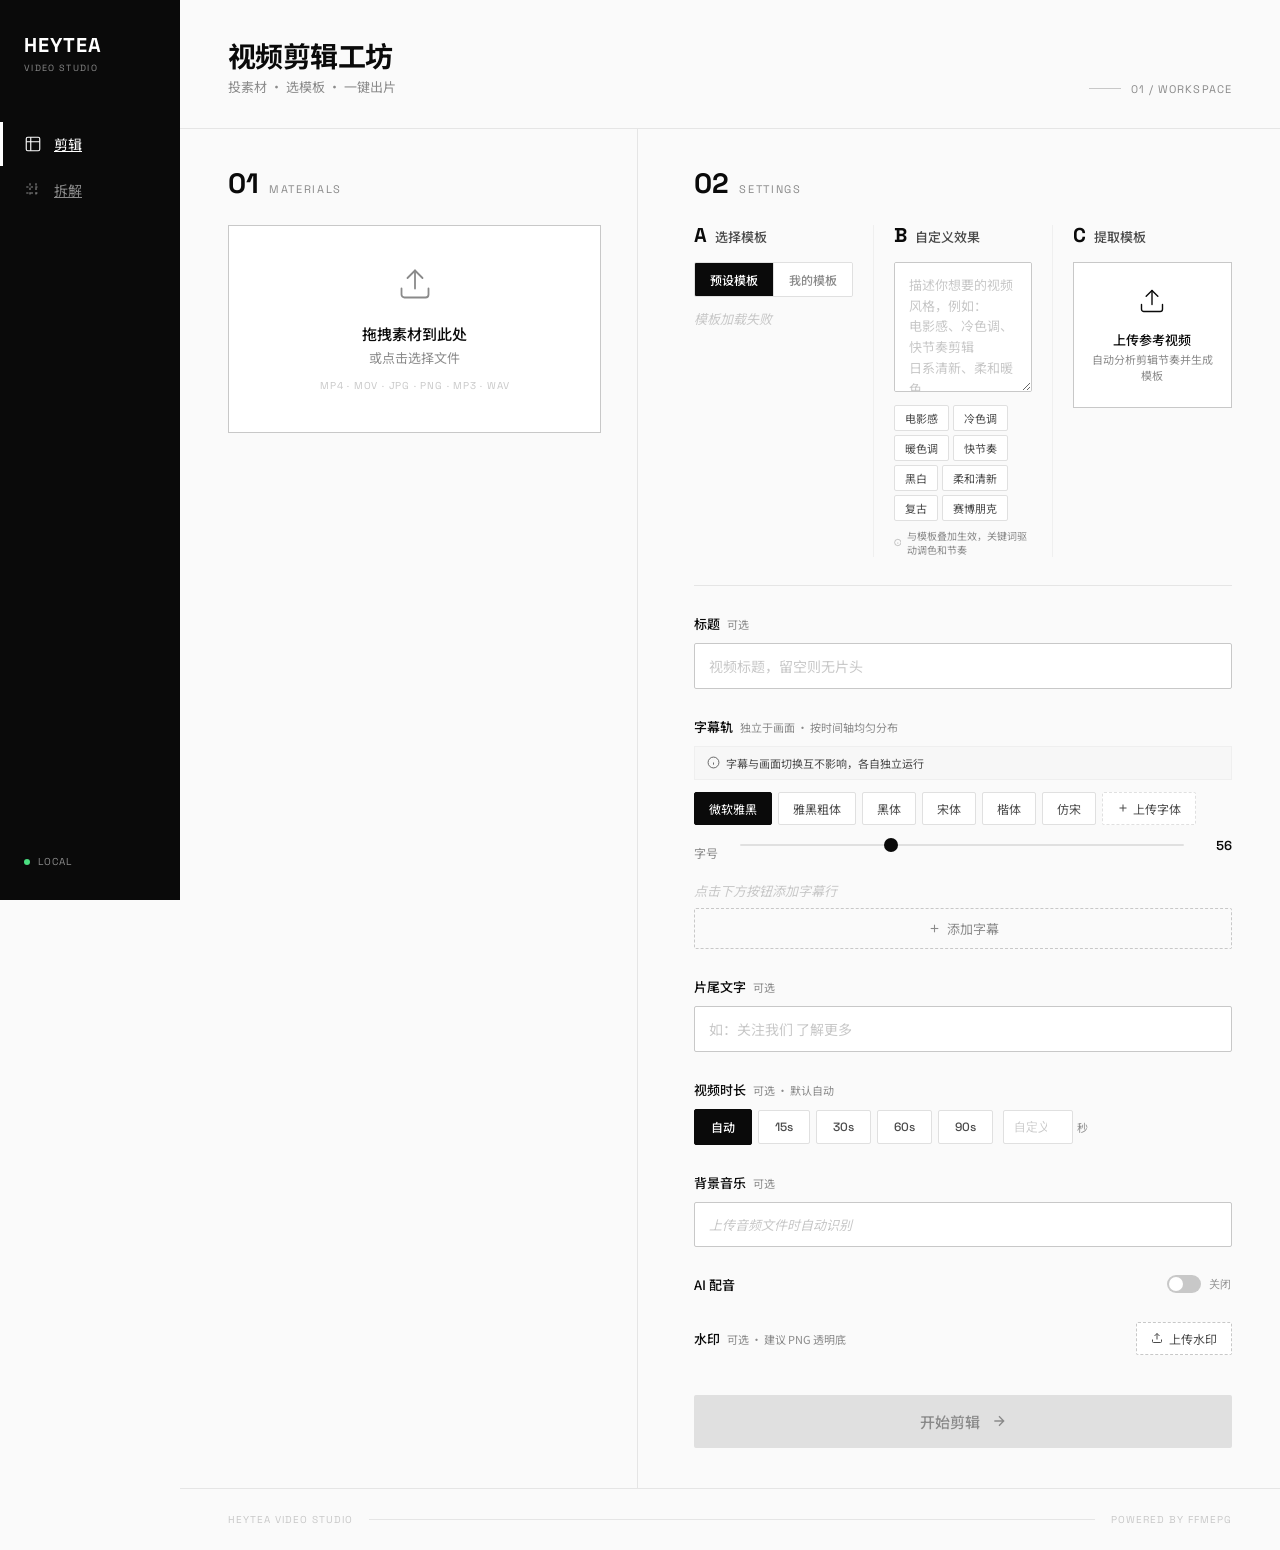
==== commit 575e60fe: "fix: 剪辑页新增「拆解」导航入口，修复无法跳回拆解页" ====
--- a/static/index.html
+++ b/static/index.html
@@ -19,10 +19,14 @@
         <span class="logo-sub">VIDEO STUDIO</span>
       </div>
       <div class="sidebar-nav">
-        <div class="nav-item active">
+        <a class="nav-item active" href="/">
           <svg width="18" height="18" viewBox="0 0 24 24" fill="none" stroke="currentColor" stroke-width="1.5"><rect x="3" y="3" width="18" height="18" rx="2"/><path d="M3 9h18M9 3v18"/></svg>
           <span>剪辑</span>
-        </div>
+        </a>
+        <a class="nav-item" href="/split">
+          <svg width="18" height="18" viewBox="0 0 24 24" fill="none" stroke="currentColor" stroke-width="1.5"><path d="M8 3v18M16 3v18M3 8h18M3 16h18" stroke-dasharray="3 3"/></svg>
+          <span>拆解</span>
+        </a>
       </div>
       <div class="sidebar-status">
         <span class="status-led"></span>
@@ -230,7 +234,7 @@
               <div class="adapt-strategy" id="adaptStrategySection" style="display:none">
                 <label class="field-label" style="margin-top:10px">素材适配策略</label>
                 <select id="adaptStrategy" class="adapt-select" onchange="onAdaptStrategyChange()">
-                  <option value="smart">智能截取 — 按比例调整每段长度</option>
+                  <option value="smart">智能镜头剪辑 — 自动在镜头切换处下刀，不打断画面</option>
                   <option value="speed">整体变速 — 保持内容不变，加快/放慢播放</option>
                   <option value="manual">手动裁剪 — 自定义每个素材的起止时间</option>
                 </select>
--- a/static/style.css
+++ b/static/style.css
@@ -1904,3 +1904,66 @@
 .completion-banner.hiding {
   animation: bannerSlideUp 0.3s ease-in forwards;
 }
+
+/* 上传进度百分比 */
+.upload-pct {
+  font-variant-numeric: tabular-nums;
+  font-weight: 600;
+}
+
+/* 全局旋转动画（之前在 JS 里重复注入，已收敛到此处） */
+@keyframes spin {
+  to { transform: rotate(360deg); }
+}
+
+/* 渲染失败错误面板（完整透传后端 error_detail） */
+.render-error {
+  background: rgba(220, 38, 38, 0.08);
+  border: 1px solid rgba(220, 38, 38, 0.3);
+  border-radius: 12px;
+  padding: 18px 20px;
+  margin: 12px 0;
+}
+.render-error-title {
+  font-size: 15px;
+  font-weight: 600;
+  color: #dc2626;
+  margin-bottom: 6px;
+}
+.render-error-msg {
+  font-size: 13px;
+  color: var(--text, #333);
+  margin-bottom: 10px;
+}
+.render-error-detail {
+  font-size: 12px;
+  color: #666;
+  margin-bottom: 10px;
+}
+.render-error-detail summary {
+  cursor: pointer;
+}
+.render-error-detail pre {
+  white-space: pre-wrap;
+  word-break: break-all;
+  background: rgba(0, 0, 0, 0.04);
+  border-radius: 8px;
+  padding: 10px;
+  margin-top: 8px;
+  max-height: 180px;
+  overflow: auto;
+  font-family: ui-monospace, SFMono-Regular, Menlo, monospace;
+  font-size: 11px;
+}
+.render-error-copy {
+  border: 1px solid rgba(220, 38, 38, 0.4);
+  background: transparent;
+  color: #dc2626;
+  border-radius: 8px;
+  padding: 6px 14px;
+  font-size: 12px;
+  cursor: pointer;
+}
+.render-error-copy:hover {
+  background: rgba(220, 38, 38, 0.1);
+}
